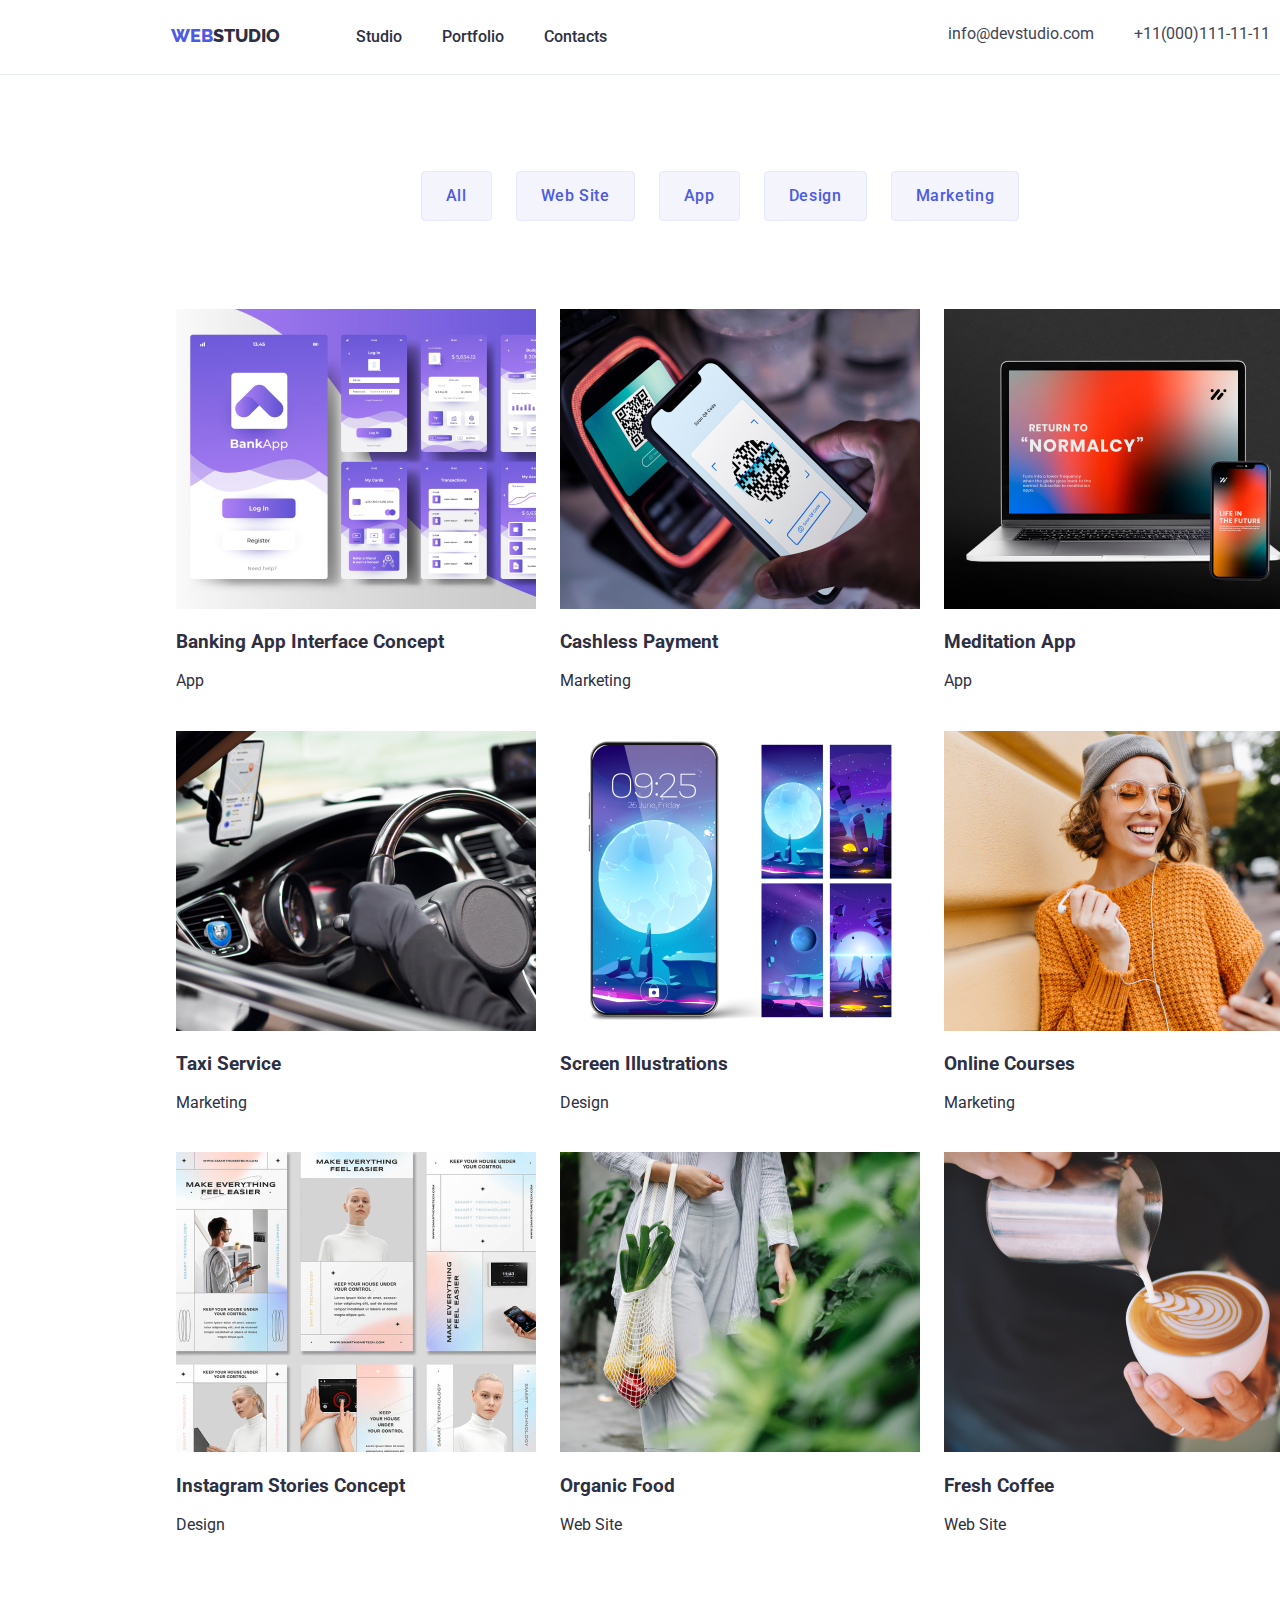
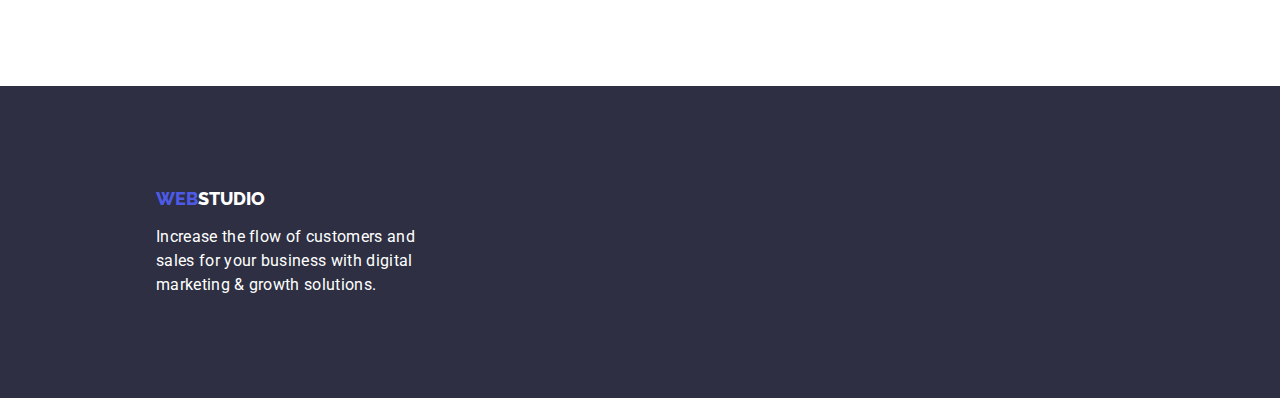
==== portfolio.html @ 789a27c0 "Initial commit" ====
<!DOCTYPE html>
<html lang="en">
<head>
    <meta charset="UTF-8">
    <meta name="viewport" content="width=device-width, initial-scale=1.0">
    <title>Portfolio</title>
    <link rel="preconnect" href="https://fonts.googleapis.com">
    <link rel="preconnect" href="https://fonts.gstatic.com" crossorigin>
    <link href="https://fonts.googleapis.com/css2?family=Raleway:wght@800&family=Roboto:wght@400;500;700;900&display=swap" rel="stylesheet">
    <link rel="stylesheet" href="./css/modern-normalize.css">
    <link rel="stylesheet" href="./css/styles.css">
</head>
</head>
<body class="container">
    <header class="header">
        <div class="header-left">
            <a class="header-link" href="#Webstudio"><span>WEB</span>STUDIO</a>
            <nav class="header-links">
                <ul class="link-items">
                    <li>
                    <a class="links" href="index.html">Studio</a>
                    </li>
                    <li>
                    <a class="links" href="portfolio.html">Portfolio</a>
                    </li>
                    <li>
                    <a class="links" href="#Contacts">Contacts</a>
                    </li>
                </ul>
            </nav>
        </div>
        <ul class="contacts">
            <li class="contacts-item">
                <a class="links" href="info@devstudio.com">info@devstudio.com</a>
            </li>
            <li class="contacts-item">
                <a class="links" href="tel:+110001111111">+11(000)111-11-11</a>
            </li>
        </ul>
    </header>
    <main>
        <section class="btn-group">
            <ul class="btns">
                <li>
                    <button class="btn-links" type="button">All</button>
                </li>
                <li>
                    <button class="btn-links" type="button">Web Site</button>
                </li>
                <li>
                    <button class="btn-links" type="button">App</button>
                </li>
                <li>
                    <button class="btn-links" type="button">Design</button>
                </li>
                <li>
                    <button class="btn-links" type="button">Marketing</button>
                </li>

            </ul>
        </section class="section projects">
            <ul class="project-list">
                <li>
                    <img src="images\img01.jpg" alt="" width="360" height="300">
                    <h3 class="proj-name">Banking App Interface Concept</h3>
                    <p class="proj-desc">App</p>
                </li>
                <li>
                    <img src="images\img02.jpg" alt="" width="360" height="300">
                    <h3 class="proj-name">Cashless Payment</h3>
                    <p class="proj-desc">Marketing</p>
                </li>
                <li>
                    <img src="images\img03.jpg" alt="" width="360" height="300">
                    <h3 class="proj-name">Meditation App</h3>
                    <p class="proj-desc">App</p>
                </li>
                <li>
                    <img src="images\img04.jpg" alt="" width="360" height="300">
                    <h3 class="proj-name">Taxi Service</h3>
                    <p class="proj-desc">Marketing</p>
                </li>
                <li>
                    <img src="images\img05.jpg" alt="" width="360" height="300">
                    <h3 class="proj-name">Screen Illustrations</h3>
                    <p class="proj-desc">Design</p>
                </li>
                <li>
                    <img src="images\img06.jpg" alt="" width="360" height="300">
                    <h3 class="proj-name">Online Courses</h3>
                    <p class="proj-desc">Marketing</p>
                </li>
                <li>
                    <img src="images\img07.jpg" alt="" width="360" height="300">
                    <h3 class="proj-name">Instagram Stories Concept</h3>
                    <p class="proj-desc">Design</p>
                </li>
                <li>
                    <img src="images\img08.jpg" alt="" width="360" height="300">
                    <h3 class="proj-name">Organic Food</h3>
                    <p class="proj-desc">Web Site</p>
                </li>
                <li>
                    <img src="images\img09.jpg" alt="" width="360" height="300">
                    <h3 class="proj-name">Fresh Coffee</h3>
                    <p class="proj-desc">Web Site</p>
                </li>
            </ul>
        </section>

    </main>
    <footer>
        <div class="footer-items">
            <div><a class="footer-link" href="#Webstudio"><span>WEB</span>STUDIO
                </a>
            </div>
            <p class="offer">Increase the flow of customers and <br>
            sales for your business with digital <br>
            marketing & growth solutions.
            </p>
        </div>
    </footer> 
    
</body>
</html>
---- css/styles.css ----
:root {
    --default-color: #2E2F42;
}
.container {
    font-family: 'Roboto', sans-serif;
    font-weight: 400;
    color: var(--default-color);
    margin: 0;
    padding:0%;
    width: 1440px;
}
.header {
    display: flex;
    justify-content: space-around;
    padding-top: 25px;
    padding-bottom: 25px;
    border-bottom: 1px solid #E7E9FC;
    background: #FFF;
}
.header-left {
    display: flex;
    gap: 76px;
}
.header-link {
    text-decoration: none;
    font-size: 18px;
    font-family: Raleway;
    font-weight: 800;
    line-height: 1.17;
    color: var(--default-color);
}
.header-link span {
    color: #4D5AE5;
}
.header-link:hover,
.header-link:active {
    background-color: red;
    color: yellowgreen;
}
.order:hover,
.order:active {
    background-color: red;
    color: yellowgreen;
    cursor: pointer;
}
.link-items {
    padding-inline-start: 0px;
    margin: 0;
    font-size: 16px;
    font-weight: 500;
    line-height: 1.5;
    list-style-type: none;
    text-decoration: none;
    display: flex;
    gap: 40px;
}
.link-items .links:hover,
.link-items .links:focus {
    color: orange;
}
.link-items .links:active {
    color: red;
}
.links {
    color: var(--default-color);
    list-style-type: none;
    text-decoration: none;
}
.contacts{
    padding-inline-start: 0px;
    margin: 0;
    list-style-type: none;
    display: flex;
    justify-content: center;
    gap: 40px;
}
.contacts-item .links {
    text-decoration: none;
    list-style-type: none;
    color: #434455;
}
.contacts .links:hover,
.contacts .links:focus {
    color: orange;
}
.contacts .links:active {
    color: red;
}
.section {
    padding-top: 120px;
    padding-bottom: 120px;
}
.service-offer {
    background-color: #2E2F42;
    padding-top: 188px;
    padding-bottom: 188px;
    text-align: center;

}
.service-promise {
    color: white;
    font-size: 56px;
    font-weight: 700;
    line-height: 60px;
    text-align: center;
}
.order {
    color: white;
    font-size: 16px;
    font-weight: 500;
    line-height: 1.5;
    background-color: #4D5AE5;
    padding: 16px 32px;
    border-radius: 20px;

}
.key-behaviors {
    padding: 120px 156px
}
.key-behaviors-list {
    padding-inline-start: 0px;
    margin: 0;
    list-style-type: none;
    display: flex;
    justify-content: center;
    gap: 24px;
}
.key-behaviors-header {
    font-size: 20px;
    font-weight: 500;
    line-height: 1.2;
}
.key-behaviors-text {
    color: #434455;
    font-size: 16px;
    line-height: 1.5;
}
.services {
    padding-bottom: 120px;
}
.services-header {
    font-size: 36px;
    font-weight: 700;
    text-transform: capitalize;
    line-height: 1.1;
    text-align: center;
    margin-top: 0;
    margin-bottom: 0;
}
.service-images {
    padding-inline-start: 0px;
    margin: 0;
    list-style-type: none;
    display: flex;
    justify-content: center;
    gap: 24px;
    padding-top: 72px;
}
.team-members {
    background-color: #F4F4FD;
    padding-top: 120px;
    padding-bottom: 120px; 
}
.team-header {
    font-size: 36px;
    font-weight: 700;
    text-transform: capitalize;
    line-height: 1.1;
    text-align: center;
    margin: 0;
}
.team-list {
    padding-inline-start: 0px;
    margin: 0;
    list-style-type: none;
    display: flex;
    justify-content: center;
    gap: 24px;
    padding-top: 72px;
    text-align: center;
}
.team-member {
    font-size: 20px;
    font-weight: 500;
}
.team-position {
    color: #434455;
    font-size: 16px;
}
.footer-items {
    padding-top: 101.5px;
    padding-left: 156px;
}
.footer-link {
    text-decoration: none;
    color: white;
    font-size: 18px;
    font-family: Raleway;
    font-weight: 800;
    line-height: 1.17;
}
.footer-link span{
    color: #4D5AE5;
}
.offer {
    color: white;
    font-size: 16px;
    line-height: 24px;
    letter-spacing: 0.32px;
} 
footer {
    background-color: #2E2F42;
    height: 312px;
    align-items: center;
}
footer .footer-link:hover,
footer .footer-link:active{
    background-color: red;
    color: yellowgreen;
}
.btns {
    display: flex;
    justify-content: center;
    padding-inline-start: 0px;
    margin: 0;
    list-style-type: none;
    gap: 24px;
    padding-top: 96px;
    padding-bottom: 72px;
}
.btn-links {
    color: var(--IRIS, #4D5AE5);
    text-align: center;
    font-family: Roboto;
    font-size: 16px;
    font-weight: 500;
    line-height: 24px;
    letter-spacing: 0.64px;
    padding: 12px 24px;
    border-radius: 4px;
    border: 1px solid #E7E9FC;
    background: #F4F4FD;
}
.btn-links:hover,
.btn-links:active {
    background: #404BBF;
    color: white;
    box-shadow: 0px 2px 2px 0px rgba(0, 0, 0, 0.12), 0px 2px 1px 0px rgba(0, 0, 0, 0.08), 0px 3px 1px 0px rgba(0, 0, 0, 0.10);
    cursor: pointer;
}
.project-list {
    list-style: none;
    display: flex;
    justify-content: center;
    gap: 24px;
    flex-wrap: wrap;
    padding-bottom: 120px;
}
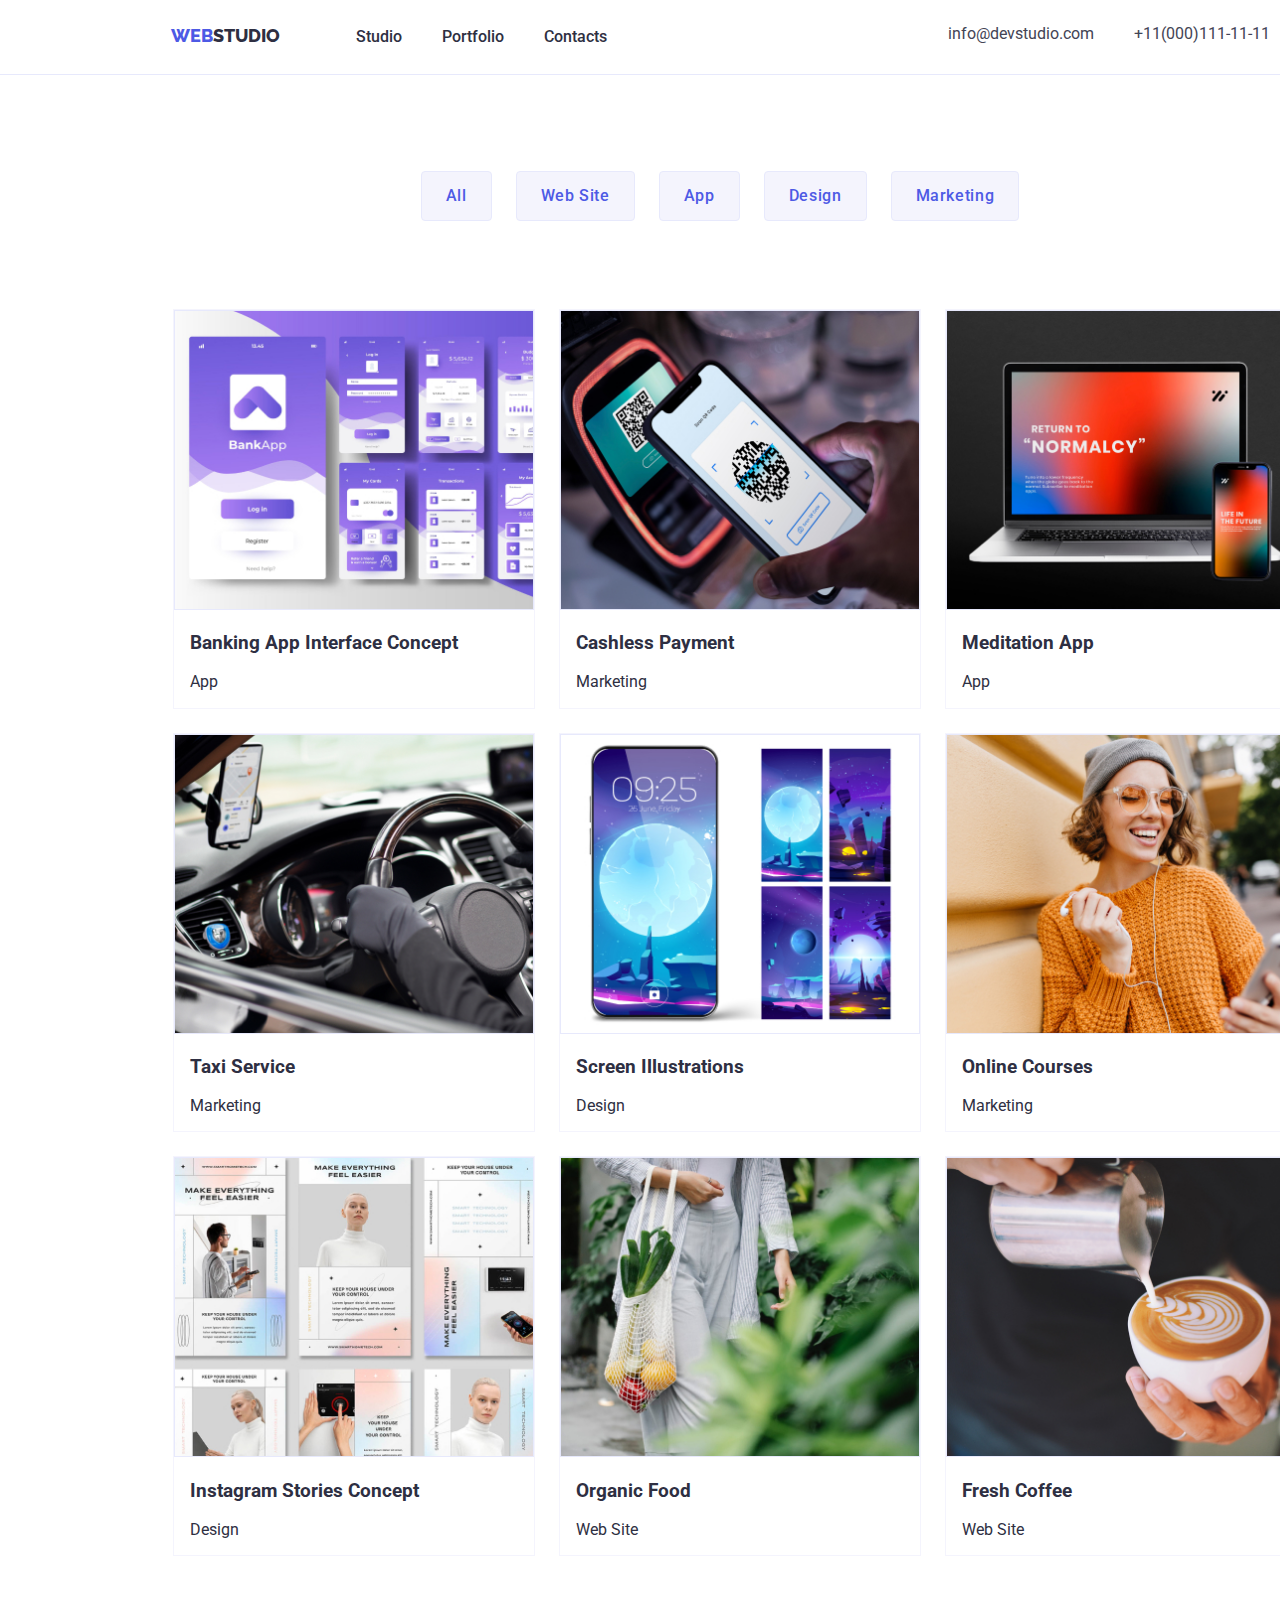
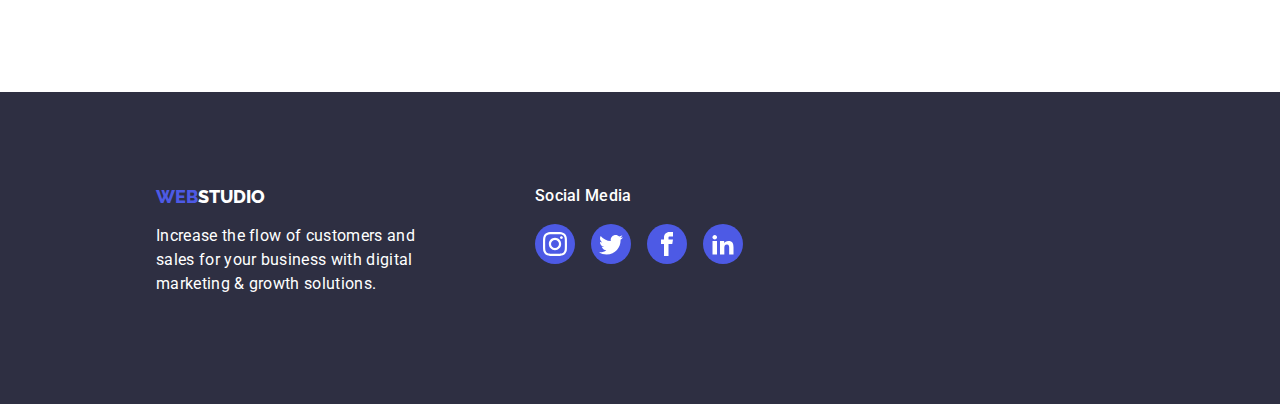
==== commit 4f89214d: "Update html & css" ====
--- a/portfolio.html
+++ b/portfolio.html
@@ -62,48 +62,66 @@
             <ul class="project-list">
                 <li>
                     <img src="images\img01.jpg" alt="" width="360" height="300">
-                    <h3 class="proj-name">Banking App Interface Concept</h3>
-                    <p class="proj-desc">App</p>
+                    <div>
+                        <h3 class="proj-name">Banking App Interface Concept</h3>
+                        <p class="proj-desc">App</p>
+                    </div>
                 </li>
                 <li>
                     <img src="images\img02.jpg" alt="" width="360" height="300">
-                    <h3 class="proj-name">Cashless Payment</h3>
-                    <p class="proj-desc">Marketing</p>
+                    <div>
+                        <h3 class="proj-name">Cashless Payment</h3>
+                        <p class="proj-desc">Marketing</p>
+                    </div>
                 </li>
                 <li>
                     <img src="images\img03.jpg" alt="" width="360" height="300">
-                    <h3 class="proj-name">Meditation App</h3>
-                    <p class="proj-desc">App</p>
+                    <div>
+                        <h3 class="proj-name">Meditation App</h3>
+                        <p class="proj-desc">App</p>
+                    </div>
                 </li>
                 <li>
                     <img src="images\img04.jpg" alt="" width="360" height="300">
-                    <h3 class="proj-name">Taxi Service</h3>
-                    <p class="proj-desc">Marketing</p>
+                    <div>    
+                        <h3 class="proj-name">Taxi Service</h3>
+                        <p class="proj-desc">Marketing</p>
+                    </div>
                 </li>
                 <li>
                     <img src="images\img05.jpg" alt="" width="360" height="300">
-                    <h3 class="proj-name">Screen Illustrations</h3>
-                    <p class="proj-desc">Design</p>
+                    <div>    
+                        <h3 class="proj-name">Screen Illustrations</h3>
+                        <p class="proj-desc">Design</p>
+                    </div>
                 </li>
                 <li>
                     <img src="images\img06.jpg" alt="" width="360" height="300">
-                    <h3 class="proj-name">Online Courses</h3>
-                    <p class="proj-desc">Marketing</p>
+                    <div>
+                        <h3 class="proj-name">Online Courses</h3>
+                        <p class="proj-desc">Marketing</p>
+                    </div>
                 </li>
                 <li>
                     <img src="images\img07.jpg" alt="" width="360" height="300">
-                    <h3 class="proj-name">Instagram Stories Concept</h3>
-                    <p class="proj-desc">Design</p>
+                    <div>
+                        <h3 class="proj-name">Instagram Stories Concept</h3>
+                        <p class="proj-desc">Design</p>
+                    </div>
                 </li>
                 <li>
                     <img src="images\img08.jpg" alt="" width="360" height="300">
-                    <h3 class="proj-name">Organic Food</h3>
-                    <p class="proj-desc">Web Site</p>
+                    <div>
+                        <h3 class="proj-name">Organic Food</h3>
+                        <p class="proj-desc">Web Site</p>
+                    </div>
                 </li>
                 <li>
                     <img src="images\img09.jpg" alt="" width="360" height="300">
-                    <h3 class="proj-name">Fresh Coffee</h3>
-                    <p class="proj-desc">Web Site</p>
+                    <div>
+                        <h3 class="proj-name">Fresh Coffee</h3>
+                        <p class="proj-desc">Web Site</p>
+                    </div>
                 </li>
             </ul>
         </section>
@@ -119,7 +137,31 @@
             marketing & growth solutions.
             </p>
         </div>
-    </footer> 
-    
+        <div class="social-media">
+            <h3>Social Media</h3>
+            <div class="team-social-links-footer">
+                <a class="team-member-social-links" href="#instagram">
+                    <svg class="footer-socials-icons">
+                        <use href="./images/icons.svg#icon-instagram"></use>
+                    </svg>
+                </a>
+                <a class="team-member-social-links" href="#twitter">
+                    <svg class="footer-socials-icons">
+                        <use href="./images/icons.svg#icon-twitter"></use>
+                    </svg>
+                </a>
+                <a class="team-member-social-links" href="#facebook">
+                    <svg class="footer-socials-icons">
+                        <use href="./images/icons.svg#icon-facebook"></use>
+                    </svg>
+                </a>
+                <a class="team-member-social-links" href="#linkedin">
+                    <svg class="footer-socials-icons">
+                        <use href="./images/icons.svg#icon-linkedin2"></use>
+                    </svg>
+                </a>
+            </div>
+        </div>
+    </footer>   
 </body>
 </html>--- a/css/styles.css
+++ b/css/styles.css
@@ -91,7 +91,8 @@
     padding-bottom: 120px;
 }
 .service-offer {
-    background-color: #2E2F42;
+    background: linear-gradient(rgba(46, 47, 66, 0.70),rgba(46, 47, 66, 0.70)), url("../images/people-office1.jpg");
+    background-size: cover;
     padding-top: 188px;
     padding-bottom: 188px;
     text-align: center;
@@ -117,13 +118,27 @@
 .key-behaviors {
     padding: 120px 156px
 }
+.icon-kb {
+    border-radius: 4px;
+    background: #F4F4FD;
+    display: flex;
+    justify-content: center;
+    flex-shrink: 0;
+    padding: 24px 0px;
+}
+.icons-keys {
+    width: 64px;
+    height: 64px;
+
+    
+}
 .key-behaviors-list {
-    padding-inline-start: 0px;
-    margin: 0;
-    list-style-type: none;
-    display: flex;
-    justify-content: center;
-    gap: 24px;
+    margin: 0;
+    list-style-type: none;
+    display: flex;
+    justify-content: center;
+    gap: 24px;
+    padding-inline-start: 0;
 }
 .key-behaviors-header {
     font-size: 20px;
@@ -136,6 +151,7 @@
     line-height: 1.5;
 }
 .services {
+    padding-top: 0px;
     padding-bottom: 120px;
 }
 .services-header {
@@ -179,6 +195,11 @@
     padding-top: 72px;
     text-align: center;
 }
+.team-list li {
+    background: white;
+    border-radius: 0px 0px 4px 4px;
+    box-shadow: 0px 2px 1px 0px rgba(46, 47, 66, 0.08), 0px 1px 1px 0px rgba(46, 47, 66, 0.16), 0px 1px 6px 0px rgba(46, 47, 66, 0.08);
+}
 .team-member {
     font-size: 20px;
     font-weight: 500;
@@ -186,10 +207,58 @@
 .team-position {
     color: #434455;
     font-size: 16px;
+}
+.team-socials-icons {
+    width: 16px;
+    height: 16px;
+}
+.team-member-social-links svg {
+    fill: white;
+}
+.team-social-links a {
+    text-decoration: none;
+}
+.team-social-links {
+    display: flex;
+    justify-content: center;
+    gap: 24px;
+    padding-bottom: 32px;
+}
+.team-member-social-links {
+    width: 40px;
+    height: 40px;
+    background-color: #4D5AE5;
+    border-radius: 50%;
+    display: flex;
+    justify-content: center;
+    align-items: center;
+}
+.customer-icons svg {
+    width: 168px;
+    height: 88px;
+    padding: 16px 32px;
+    border: 2px solid #8E8F99;
+    border-radius: 4px;
+
+}
+.customer-icons{
+    display: flex;
+    justify-content: center;
+    gap: 24px;
+    padding-top: 72px;
+}
+.customers-header{
+    font-size: 36px;
+    font-weight: 700;
+    text-transform: capitalize;
+    line-height: 1.1;
+    text-align: center;
+    margin: 0;
 }
 .footer-items {
     padding-top: 101.5px;
     padding-left: 156px;
+    padding-bottom: 100px;
 }
 .footer-link {
     text-decoration: none;
@@ -212,11 +281,41 @@
     background-color: #2E2F42;
     height: 312px;
     align-items: center;
+    display: flex;
 }
 footer .footer-link:hover,
 footer .footer-link:active{
     background-color: red;
     color: yellowgreen;
+}
+.social-media h3{
+    color: white;
+    font-size: 16px;
+    font-family: Roboto;
+    font-weight: 500;
+    line-height: 24px;
+    letter-spacing: 0.32px;
+    margin: 0px
+}
+.social-media{
+    padding-left: 120px;
+    padding-top: 24px;
+    display: block;
+}
+.team-social-links-footer {
+    display: flex;
+    justify-content: center;
+    gap: 16px;
+    padding-top: 16px;
+    padding-bottom: 72px;
+}
+.team-member-social-links {
+    width: 40px;
+    height: 40px;
+}
+.footer-socials-icons{
+    width: 24px;
+    height: 24px;
 }
 .btns {
     display: flex;
@@ -255,4 +354,18 @@
     gap: 24px;
     flex-wrap: wrap;
     padding-bottom: 120px;
+}
+.project-list li{
+    border: 1px solid #F4F4FD;
+}
+.project-list li img{
+    border: 1px solid #E7E9FC;
+}
+.project-list li div{
+    padding-left: 16px;
+    padding-right: 16px;
+}
+.project-list li:hover,
+.project-list li:active {
+    box-shadow: 0px 2px 1px 0px rgba(46, 47, 66, 0.08), 0px 1px 1px 0px rgba(46, 47, 66, 0.16), 0px 1px 6px 0px rgba(46, 47, 66, 0.08);
 }